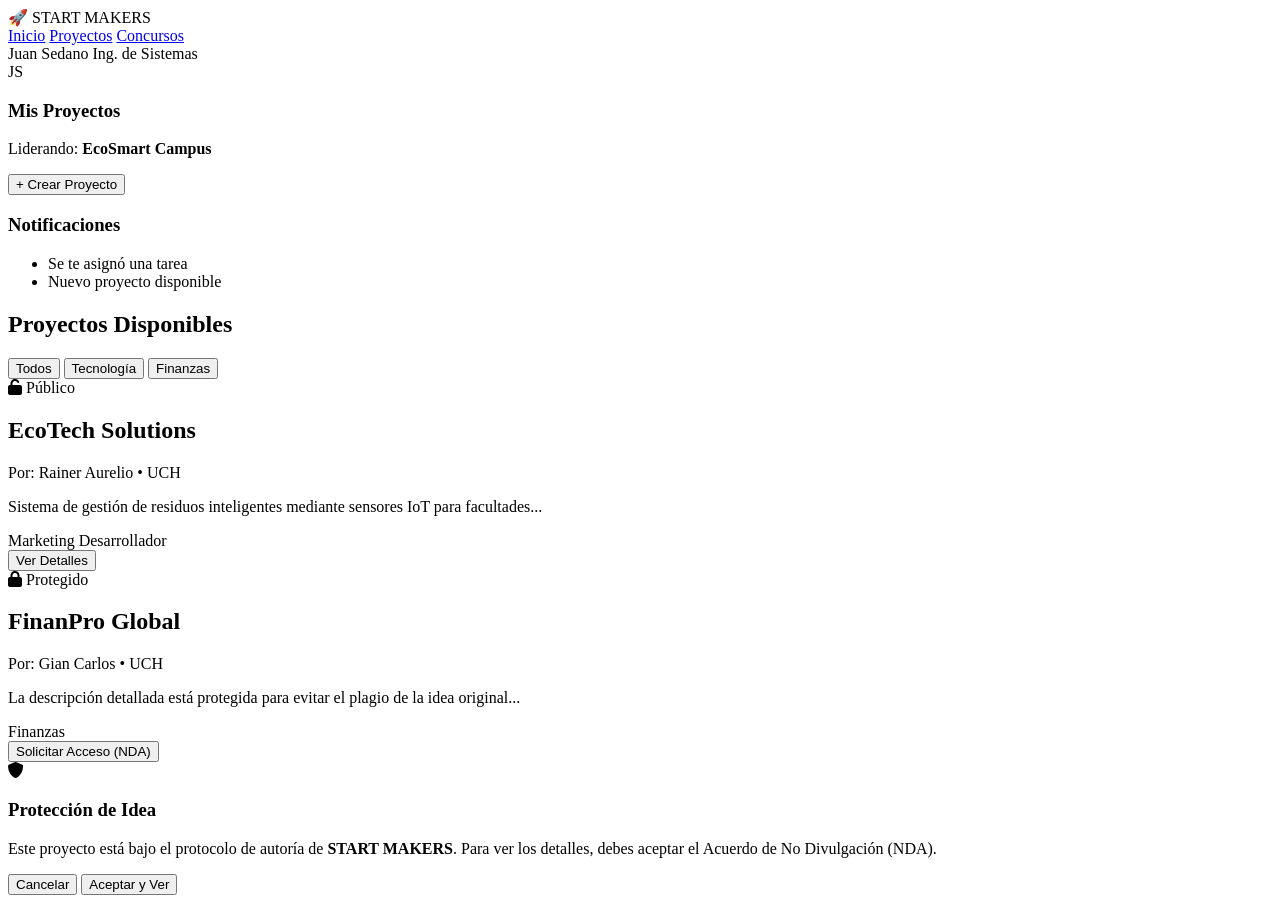
==== emprende.html @ baf855aa "Create emprende.html" ====
<!DOCTYPE html>
<html lang="es">
<head>
    <meta charset="UTF-8">
    <meta name="viewport" content="width=device-width, initial-scale=1.0">
    <title>Dashboard | START MAKERS</title>
    <link rel="stylesheet" href="emprende.css">
    <link rel="stylesheet" href="https://cdnjs.cloudflare.com/ajax/libs/font-awesome/6.0.0/css/all.min.css">
</head>
<body>

    <header class="main-header">
        <div class="header-container">
            <div class="logo">🚀 START <span>MAKERS</span></div>
            <nav class="main-nav">
                <a href="#" class="active">Inicio</a>
                <a href="#">Proyectos</a>
                <a href="#">Concursos</a>
            </nav>
            <div class="user-profile">
                <div class="user-info">
                    <span class="user-name">Juan Sedano</span>
                    <span class="user-role">Ing. de Sistemas</span>
                </div>
                <div class="avatar">JS</div>
            </div>
        </div>
    </header>

    <div class="dashboard-layout">
        <aside class="sidebar">
            <div class="sidebar-section">
                <h3>Mis Proyectos</h3>
                <div class="project-mini-card">
                    <p>Liderando: <strong>EcoSmart Campus</strong></p>
                    <div class="progress-bar"><div class="progress" style="width: 70%;"></div></div>
                </div>
                <button class="btn-create-small">+ Crear Proyecto</button>
            </div>

            <div class="sidebar-section">
                <h3>Notificaciones</h3>
                <ul class="notif-list">
                    <li class="notif-item blue">Se te asignó una tarea</li>
                    <li class="notif-item orange">Nuevo proyecto disponible</li>
                </ul>
            </div>
        </aside>

        <main class="feed-content">
            <div class="feed-header">
                <h2>Proyectos Disponibles</h2>
                <div class="filters">
                    <button class="filter-btn active">Todos</button>
                    <button class="filter-btn">Tecnología</button>
                    <button class="filter-btn">Finanzas</button>
                </div>
            </div>

            <div class="project-grid">
                <article class="project-card" data-visibility="public">
                    <div class="card-header">
                        <span class="visibility-badge public"><i class="fas fa-unlock"></i> Público</span>
                        <h2 class="project-title">EcoTech Solutions</h2>
                    </div>
                    <p class="project-author">Por: Rainer Aurelio • UCH</p>
                    <p class="project-summary">Sistema de gestión de residuos inteligentes mediante sensores IoT para facultades...</p>
                    <div class="vacancies">
                        <span class="vacancy-tag">Marketing</span>
                        <span class="vacancy-tag">Desarrollador</span>
                    </div>
                    <button class="btn-action">Ver Detalles</button>
                </article>

                <article class="project-card" data-visibility="private">
                    <div class="card-header">
                        <span class="visibility-badge private"><i class="fas fa-lock"></i> Protegido</span>
                        <h2 class="project-title">FinanPro Global</h2>
                    </div>
                    <p class="project-author">Por: Gian Carlos • UCH</p>
                    <p class="project-summary blurred">La descripción detallada está protegida para evitar el plagio de la idea original...</p>
                    <div class="vacancies">
                        <span class="vacancy-tag">Finanzas</span>
                    </div>
                    <button class="btn-action btn-lock">Solicitar Acceso (NDA)</button>
                </article>
            </div>
        </main>
    </div>

    <div id="ndaModal" class="modal">
        <div class="modal-content">
            <i class="fas fa-shield-alt modal-icon"></i>
            <h3>Protección de Idea</h3>
            <p>Este proyecto está bajo el protocolo de autoría de <strong>START MAKERS</strong>. Para ver los detalles, debes aceptar el Acuerdo de No Divulgación (NDA).</p>
            <div class="modal-buttons">
                <button id="closeModal" class="btn-secondary">Cancelar</button>
                <button id="acceptNDA" class="btn-primary">Aceptar y Ver</button>
            </div>
        </div>
    </div>

    <script src="/publico/assets/js/emprende.js"></script>
</body>
</html>
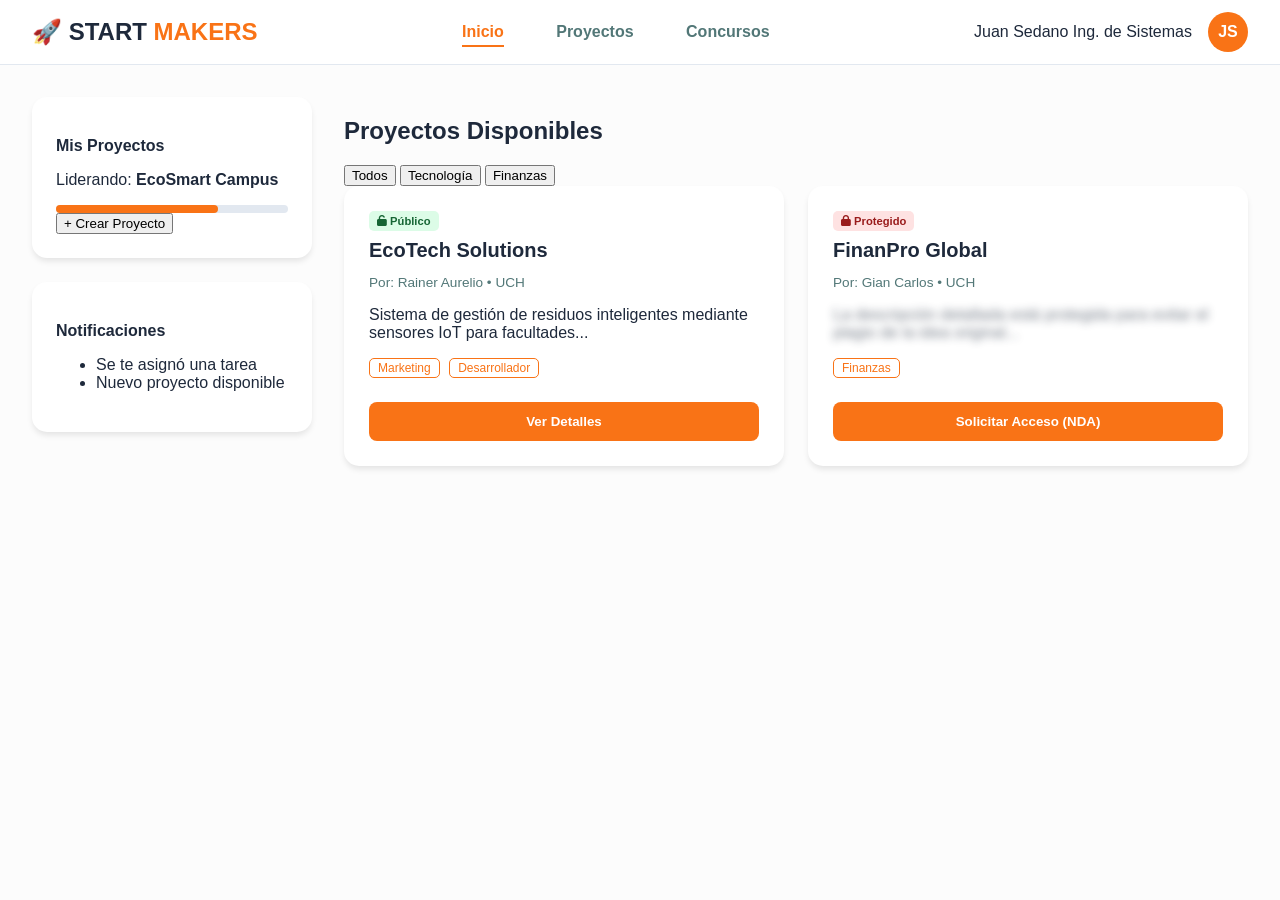
==== commit 5d18af06: "Update emprende.html" ====
--- a/emprende.html
+++ b/emprende.html
@@ -100,6 +100,6 @@
         </div>
     </div>
 
-    <script src="/publico/assets/js/emprende.js"></script>
+    <script src="emprende.js"></script>
 </body>
 </html>
--- a/emprende.css
+++ b/emprende.css
@@ -0,0 +1,135 @@
+:root {
+    --sm-orange: #F97316;
+    --sm-navy: #1E293B;
+    --sm-crema: #FFF7ED;
+    --sm-white: #ffffff;
+    --sm-text-light: #527777;
+    --shadow: 0 4px 6px -1px rgba(0, 0, 0, 0.1);
+}
+
+body {
+    margin: 0;
+    font-family: 'Segoe UI', sans-serif;
+    background-color: #fcfcfc;
+    color: var(--sm-navy);
+}
+
+/* Header */
+.main-header {
+    background: var(--sm-white);
+    border-bottom: 1px solid #e2e8f0;
+    padding: 0.75rem 2rem;
+    position: sticky;
+    top: 0;
+    z-index: 100;
+}
+
+.header-container {
+    max-width: 1400px;
+    margin: 0 auto;
+    display: flex;
+    justify-content: space-between;
+    align-items: center;
+}
+
+.logo { font-size: 1.5rem; font-weight: 800; }
+.logo span { color: var(--sm-orange); }
+
+.main-nav a {
+    margin: 0 1.5rem;
+    text-decoration: none;
+    color: var(--sm-text-light);
+    font-weight: 600;
+}
+
+.main-nav a.active { color: var(--sm-orange); border-bottom: 2px solid var(--sm-orange); padding-bottom: 5px; }
+
+.user-profile { display: flex; align-items: center; gap: 1rem; }
+.avatar { 
+    width: 40px; height: 40px; background: var(--sm-orange); color: white; 
+    border-radius: 50%; display: flex; align-items: center; justify-content: center; font-weight: bold;
+}
+
+/* Dashboard Layout */
+.dashboard-layout {
+    display: flex;
+    max-width: 1400px;
+    margin: 2rem auto;
+    gap: 2rem;
+    padding: 0 2rem;
+}
+
+.sidebar { width: 280px; }
+.sidebar-section {
+    background: var(--sm-white);
+    padding: 1.5rem;
+    border-radius: 15px;
+    box-shadow: var(--shadow);
+    margin-bottom: 1.5rem;
+}
+
+.sidebar-section h3 { font-size: 1rem; margin-bottom: 1rem; color: var(--sm-navy); }
+
+/* Progress Bar */
+.progress-bar { background: #e2e8f0; height: 8px; border-radius: 4px; margin-top: 10px; }
+.progress { background: var(--sm-orange); height: 100%; border-radius: 4px; }
+
+/* Cards */
+.feed-content { flex: 1; }
+.project-grid {
+    display: grid;
+    grid-template-columns: repeat(auto-fill, minmax(320px, 1fr));
+    gap: 1.5rem;
+}
+
+.project-card {
+    background: var(--sm-white);
+    padding: 1.5rem;
+    border-radius: 15px;
+    box-shadow: var(--shadow);
+    border: 1px solid transparent;
+    transition: 0.3s;
+}
+
+.project-card:hover { border-color: var(--sm-orange); transform: translateY(-5px); }
+
+.project-title { font-size: 1.25rem; margin: 10px 0 5px 0; }
+.project-author { font-size: 0.85rem; color: var(--sm-text-light); margin-bottom: 15px; }
+
+.project-summary.blurred {
+    filter: blur(4px);
+    user-select: none;
+    opacity: 0.6;
+}
+
+.visibility-badge { font-size: 0.7rem; padding: 4px 8px; border-radius: 5px; font-weight: bold; }
+.public { background: #dcfce7; color: #166534; }
+.private { background: #fee2e2; color: #991b1b; }
+
+.vacancy-tag {
+    display: inline-block;
+    border: 1px solid var(--sm-orange);
+    color: var(--sm-orange);
+    padding: 2px 8px;
+    border-radius: 5px;
+    font-size: 0.75rem;
+    margin-right: 5px;
+}
+
+.btn-action {
+    width: 100%; margin-top: 1.5rem; padding: 0.75rem;
+    background: var(--sm-orange); color: white; border: none;
+    border-radius: 8px; font-weight: bold; cursor: pointer;
+}
+
+/* Modals */
+.modal {
+    display: none; position: fixed; top: 0; left: 0; width: 100%; height: 100%;
+    background: rgba(30, 41, 59, 0.8); align-items: center; justify-content: center; z-index: 1000;
+}
+
+.modal-content {
+    background: white; padding: 2.5rem; border-radius: 20px; text-align: center; max-width: 400px;
+}
+
+.modal-icon { font-size: 3rem; color: var(--sm-orange); margin-bottom: 1rem; }
